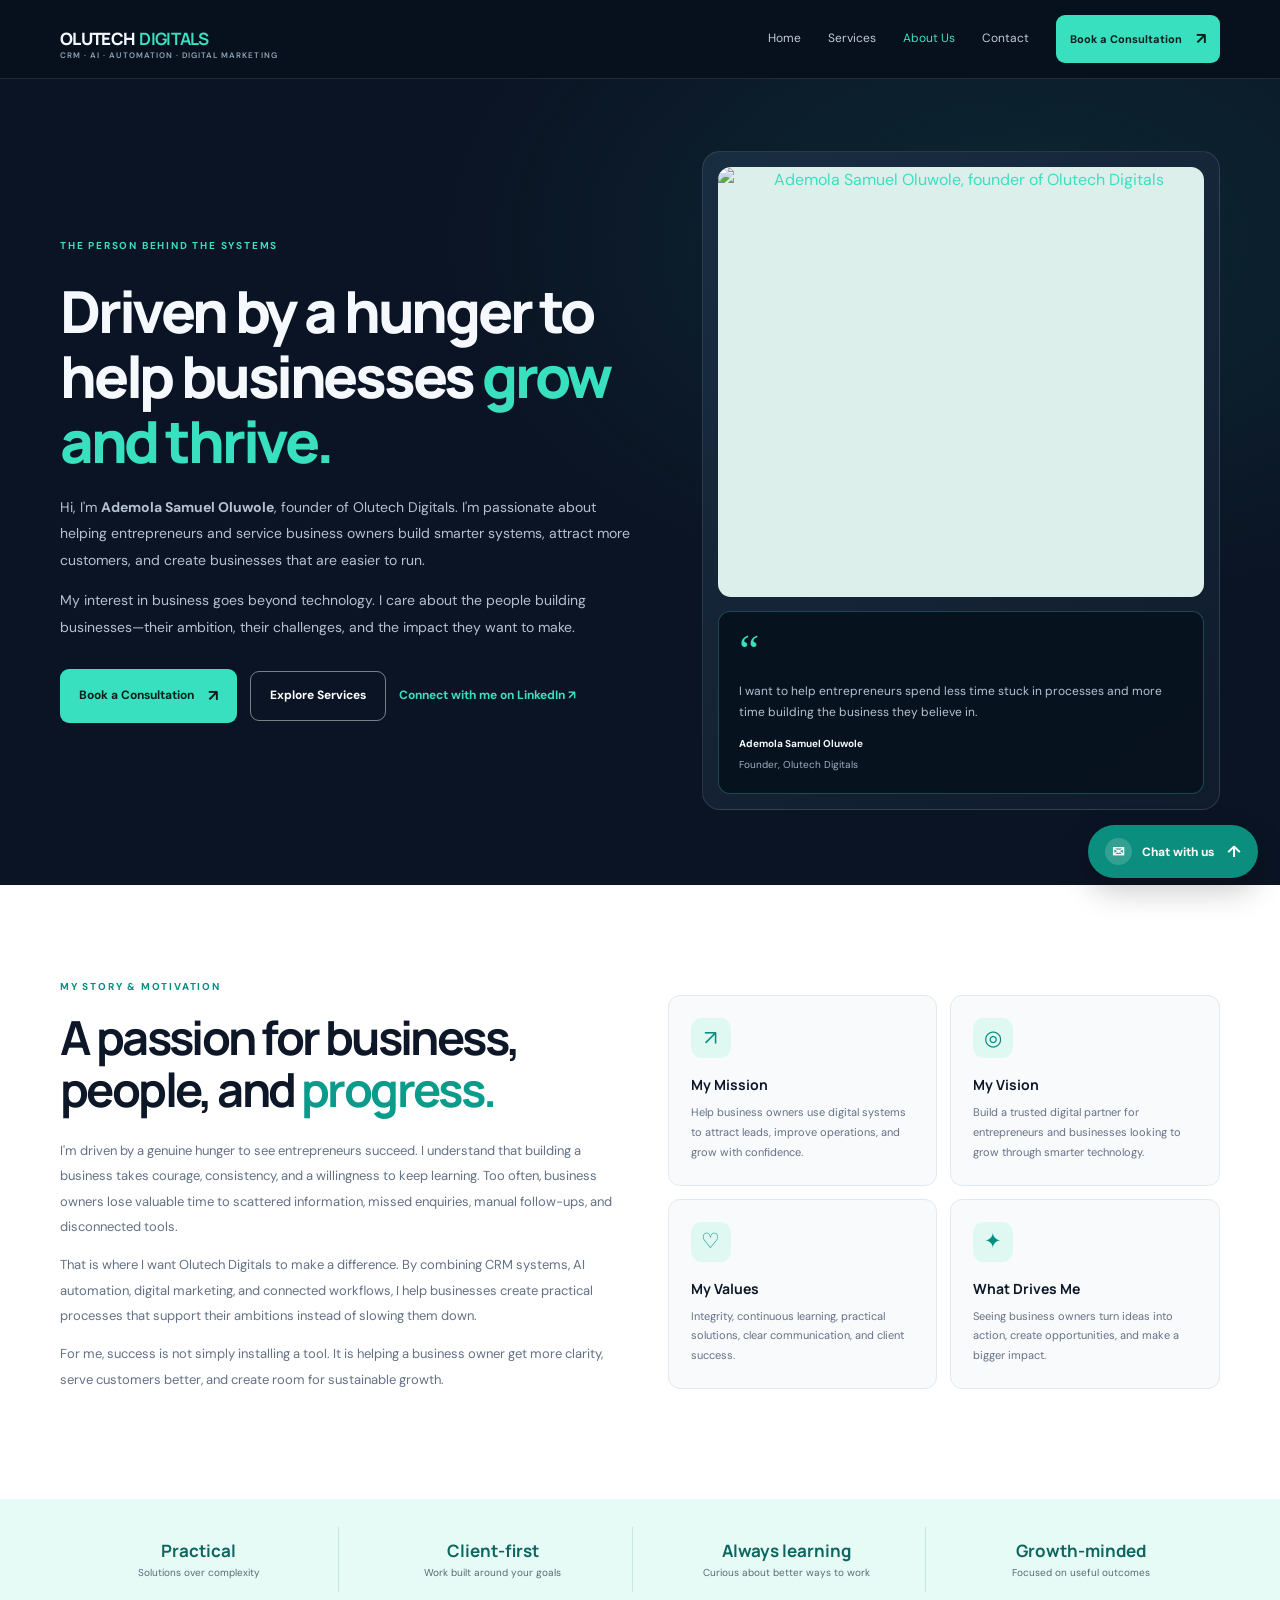
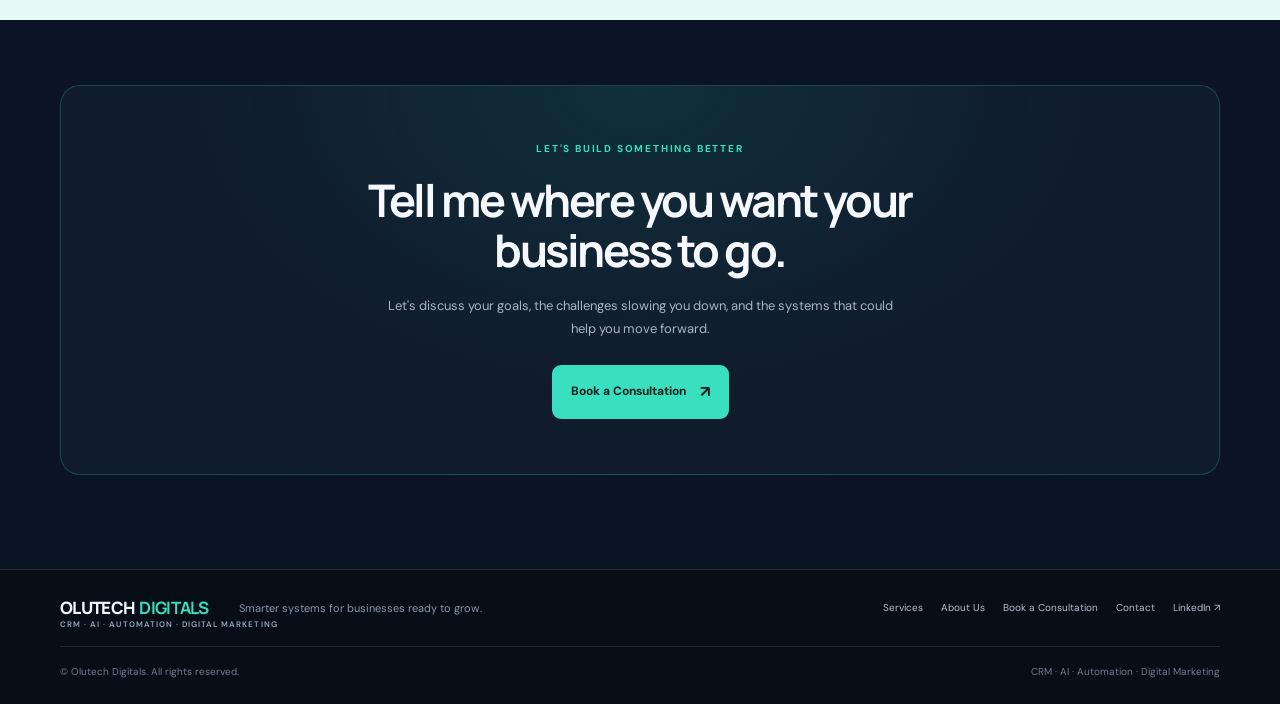
==== about.html @ c6481f9e "Add files via upload" ====
<!doctype html><html lang="en"><head><meta charset="utf-8"><meta name="viewport" content="width=device-width, initial-scale=1"><meta name="description" content="Meet Ademola Samuel Oluwole, founder of Olutech Digitals. Learn about the mission to help entrepreneurs grow through CRM, AI automation, and digital systems."><title>About Us | Olutech Digitals</title><link rel="preconnect" href="https://fonts.googleapis.com"><link href="https://fonts.googleapis.com/css2?family=DM+Sans:wght@400;500;600;700&family=Manrope:wght@400;500;600;700;800&display=swap" rel="stylesheet"><link rel="stylesheet" href="styles.css"></head><body>
<header class="site-header"><div class="container nav-wrap"><a class="brand" href="index.html"><span class="brand-wordmark">OLUTECH <b>DIGITALS</b><small>CRM · AI · AUTOMATION · DIGITAL MARKETING</small></span></a><button class="menu-toggle" aria-label="Toggle navigation" aria-expanded="false">☰</button><nav class="nav-links"><a href="index.html">Home</a><a href="services.html">Services</a><a class="active" href="about.html">About Us</a><a href="contact.html">Contact</a><a class="button button-small" href="booking.html">Book a Consultation <span>↗</span></a></nav></div></header>
<main><section class="about-hero"><div class="container about-hero-grid"><div><div class="eyebrow">THE PERSON BEHIND THE SYSTEMS</div><h1>Driven by a hunger to help businesses <span>grow and thrive.</span></h1><p>Hi, I'm <strong>Ademola Samuel Oluwole</strong>, founder of Olutech Digitals. I'm passionate about helping entrepreneurs and service business owners build smarter systems, attract more customers, and create businesses that are easier to run.</p><p>My interest in business goes beyond technology. I care about the people building businesses—their ambition, their challenges, and the impact they want to make.</p><div class="hero-actions"><a class="button" href="booking.html">Book a Consultation <span>↗</span></a><a class="button button-outline" href="services.html">Explore Services</a><a class="linkedin-link" href="https://www.linkedin.com/" target="_blank" rel="noopener noreferrer">Connect with me on LinkedIn ↗</a></div></div><div class="about-photo-wrap"><div class="about-photo-placeholder real-about-photo"><img src="assets/ademola-oluwole.jpg" alt="Ademola Samuel Oluwole, founder of Olutech Digitals"></div><div class="quote-card"><span class="quote-mark">“</span><p>I want to help entrepreneurs spend less time stuck in processes and more time building the business they believe in.</p><strong>Ademola Samuel Oluwole</strong><small>Founder, Olutech Digitals</small></div></div></div></section>
<section class="section story-section"><div class="container story-grid"><div><div class="eyebrow">MY STORY & MOTIVATION</div><h2>A passion for business, people, and <span>progress.</span></h2><p>I'm driven by a genuine hunger to see entrepreneurs succeed. I understand that building a business takes courage, consistency, and a willingness to keep learning. Too often, business owners lose valuable time to scattered information, missed enquiries, manual follow-ups, and disconnected tools.</p><p>That is where I want Olutech Digitals to make a difference. By combining CRM systems, AI automation, digital marketing, and connected workflows, I help businesses create practical processes that support their ambitions instead of slowing them down.</p><p>For me, success is not simply installing a tool. It is helping a business owner get more clarity, serve customers better, and create room for sustainable growth.</p></div><div class="values-grid"><article><div class="value-icon">↗</div><h3>My Mission</h3><p>Help business owners use digital systems to attract leads, improve operations, and grow with confidence.</p></article><article><div class="value-icon">◎</div><h3>My Vision</h3><p>Build a trusted digital partner for entrepreneurs and businesses looking to grow through smarter technology.</p></article><article><div class="value-icon">♡</div><h3>My Values</h3><p>Integrity, continuous learning, practical solutions, clear communication, and client success.</p></article><article><div class="value-icon">✦</div><h3>What Drives Me</h3><p>Seeing business owners turn ideas into action, create opportunities, and make a bigger impact.</p></article></div></div></section>
<section class="stats-band"><div class="container stats-grid"><div><strong>Practical</strong><span>Solutions over complexity</span></div><div><strong>Client-first</strong><span>Work built around your goals</span></div><div><strong>Always learning</strong><span>Curious about better ways to work</span></div><div><strong>Growth-minded</strong><span>Focused on useful outcomes</span></div></div></section>
<section class="section final-cta"><div class="container cta-box"><div class="eyebrow">LET'S BUILD SOMETHING BETTER</div><h2>Tell me where you want your business to go.</h2><p>Let's discuss your goals, the challenges slowing you down, and the systems that could help you move forward.</p><a class="button" href="booking.html">Book a Consultation <span>↗</span></a></div></section></main>
<footer class="site-footer"><div class="container footer-main"><a class="brand" href="index.html"><span class="brand-wordmark">OLUTECH <b>DIGITALS</b><small>CRM · AI · AUTOMATION · DIGITAL MARKETING</small></span></a><p>Smarter systems for businesses ready to grow.</p><div class="footer-links"><a href="services.html">Services</a><a href="about.html">About Us</a><a href="booking.html">Book a Consultation</a><a href="contact.html">Contact</a><a href="https://www.linkedin.com/" target="_blank" rel="noopener noreferrer">LinkedIn ↗</a></div></div><div class="container footer-bottom"><span>© <span id="year"></span> Olutech Digitals. All rights reserved.</span><span>CRM · AI · Automation · Digital Marketing</span></div></footer>
<div class="contact-widget" id="contact-widget">
  <div class="contact-widget-panel" id="contact-widget-panel" hidden>
    <div class="contact-widget-head">
      <div><strong>Let's talk</strong><small>Olutech Digitals</small></div>
      <button type="button" class="widget-close" id="widget-close" aria-label="Close contact options">×</button>
    </div>
    <p>Have a question or want to discuss your business goals? Choose how you'd like to reach us.</p>
    <a class="widget-option whatsapp-option" href="https://wa.me/2348165916030?text=Hello%20Olutech%20Digitals%2C%20I%27d%20like%20to%20discuss%20your%20services." target="_blank" rel="noopener noreferrer" id="widget-whatsapp">
      <span class="widget-option-icon">W</span><span><strong>Chat on WhatsApp</strong><small>Usually the quickest way to reach us</small></span><span class="widget-arrow">↗</span>
    </a>
    <a class="widget-option email-option" href="mailto:ademolasamuel05@gmail.com?subject=Enquiry%20for%20Olutech%20Digitals">
      <span class="widget-option-icon">✉</span><span><strong>Send us an email</strong><small>ademolasamuel05@gmail.com</small></span><span class="widget-arrow">↗</span>
    </a>
    <small class="widget-config-note" id="widget-config-note">Message Olutech Digitals directly on WhatsApp.</small>
  </div>
  <button type="button" class="contact-widget-trigger" id="widget-trigger" aria-expanded="false" aria-controls="contact-widget-panel">
    <span class="widget-trigger-icon">✉</span><span>Chat with us</span><span class="widget-trigger-chevron">↑</span>
  </button>
</div>

<script src="script.js"></script></body></html>
---- styles.css ----
:root{--bg:#0b1424;--bg2:#101e31;--text:#f5f8fc;--muted:#aab7c9;--teal:#39e0bf;--teal-dark:#078f7d;--line:rgba(255,255,255,.11);--font:'DM Sans',sans-serif;--display:'Manrope',sans-serif}*{box-sizing:border-box}html{scroll-behavior:smooth;scroll-padding-top:90px}body{margin:0;background:#0b1424;color:var(--text);font-family:var(--font);line-height:1.65}a{color:inherit;text-decoration:none}.container{width:min(1160px,calc(100% - 44px));margin-inline:auto}.section{padding:94px 0}.site-header{position:sticky;top:0;z-index:10;background:rgba(8,17,30,.94);backdrop-filter:blur(16px);border-bottom:1px solid var(--line)}.nav-wrap{height:78px;display:flex;align-items:center;justify-content:space-between}.brand-wordmark{display:flex;flex-direction:row;align-items:center;gap:5px;font-family:var(--display);font-size:17px;font-weight:800;letter-spacing:-.04em;line-height:1.2}.brand-wordmark b{color:var(--teal)}.brand-wordmark small{display:block;position:absolute;margin-top:34px;font-family:var(--font);font-size:8px;font-weight:600;letter-spacing:.13em;color:#91a5b9}.nav-links{display:flex;align-items:center;gap:27px;color:#c0cada;font-size:12px}.nav-links>a:not(.button):hover,.nav-links>a.active{color:var(--teal)}.nav-links>a.active:not(.button){position:relative}.button{display:inline-flex;align-items:center;justify-content:center;gap:14px;background:var(--teal);color:#07201d;padding:14px 19px;border-radius:9px;font-weight:700;font-size:12px;border:0;cursor:pointer;transition:transform .2s,background .2s}.button:hover{transform:translateY(-2px);background:#8bf4e4}.button span{font-size:16px}.button-small{padding:11px 14px;font-size:11px}.button-outline{background:transparent;color:#fff;border:1px solid rgba(255,255,255,.45)}.button-outline:hover{background:rgba(255,255,255,.08);color:#fff}.menu-toggle{display:none;background:transparent;border:1px solid var(--line);border-radius:8px;color:#fff;padding:8px 11px;font-size:20px}.hero{position:relative;overflow:hidden;padding-top:82px;padding-bottom:26px;background:radial-gradient(ellipse at 80% 30%,rgba(24,184,165,.12),transparent 40%),#0b1424}.hero-glow{position:absolute;width:500px;height:500px;border-radius:50%;background:#17b8a5;filter:blur(180px);opacity:.08;right:-100px;top:20px;pointer-events:none}.hero-grid{position:relative;display:grid;grid-template-columns:1fr 1fr;align-items:center;gap:65px}.eyebrow{font-size:10px;letter-spacing:.18em;font-weight:700;color:var(--teal);display:flex;align-items:center;gap:9px}.pulse{width:7px;height:7px;border-radius:50%;background:var(--teal);box-shadow:0 0 0 5px rgba(94,234,212,.1)}h1,h2,h3,p{margin-top:0}h1,h2{font-family:var(--display);letter-spacing:-.055em;line-height:1.12}h1{font-size:clamp(42px,5vw,62px);margin:24px 0 20px;font-weight:800}h1 span,h2 span{color:var(--teal)}.hero-text{font-size:15px;color:var(--muted);max-width:520px;line-height:1.85}.hero-actions{display:flex;align-items:center;gap:13px;flex-wrap:wrap;margin-top:28px}.hero-proof{display:flex;align-items:center;gap:12px;margin-top:35px}.proof-icon{width:31px;height:31px;border-radius:50%;display:grid;place-items:center;color:var(--teal);background:rgba(94,234,212,.12);border:1px solid rgba(94,234,212,.22)}.hero-proof p{font-size:11px;line-height:1.5;margin:0}.hero-proof p span{color:var(--muted);font-size:10px}.dashboard-wrap{position:relative;background:linear-gradient(145deg,#17263a,#0e1727);border:1px solid rgba(255,255,255,.12);border-radius:18px;padding:14px;box-shadow:0 30px 100px rgba(0,0,0,.3)}.dashboard-top{height:28px;display:flex;align-items:center;gap:13px;font-size:9px;color:#9eafc4;padding:0 3px 13px}.window-dots{display:flex;gap:4px}.window-dots i{width:6px;height:6px;background:#40536a;border-radius:50%}.window-dots i:first-child{background:#e78a83}.window-dots i:nth-child(2){background:#e7c879}.window-dots i:nth-child(3){background:#7ed8ad}.live-label{margin-left:auto;color:var(--teal);font-size:8px;letter-spacing:.08em}.dashboard{background:#0b1423;border:1px solid rgba(255,255,255,.06);border-radius:12px;padding:22px}.dash-heading{display:flex;justify-content:space-between;align-items:center}.dash-heading small{color:#8799b1;font-size:8px;letter-spacing:.15em}.dash-heading h3{font-family:var(--display);font-size:17px;margin:5px 0 0;letter-spacing:-.03em}.dash-badge{font-size:8px;border:1px solid rgba(94,234,212,.25);background:rgba(94,234,212,.08);color:var(--teal);padding:5px 7px;border-radius:5px}.metric-row{display:grid;grid-template-columns:1fr 1fr;gap:12px;margin:20px 0}.metric{border:1px solid var(--line);background:#111e30;border-radius:8px;padding:12px}.metric small{display:block;color:#8da0b8;font-size:9px}.metric strong{font-family:var(--display);display:block;font-size:16px;margin-top:5px}.metric-line{display:block;height:3px;border-radius:5px;width:65%;margin-top:10px;background:linear-gradient(90deg,var(--teal),transparent)}.line-2{width:80%;background:linear-gradient(90deg,#9b8aff,transparent)}.flow-card{border:1px solid var(--line);border-radius:9px;padding:13px}.flow-node{display:flex;align-items:center;gap:10px}.node-icon{width:29px;height:29px;display:grid;place-items:center;border-radius:7px;background:rgba(94,234,212,.12);color:var(--teal)}.node-icon.purple{background:rgba(155,138,255,.15);color:#b5a8ff}.flow-node strong,.flow-node small{display:block}.flow-node strong{font-size:10px}.flow-node small{font-size:8px;color:#8799b1;margin-top:2px}.check{margin-left:auto;color:var(--teal);font-size:13px}.flow-connector{height:15px;border-left:1px dashed #38536a;margin:2px 0 2px 14px}.dash-footer{display:flex;justify-content:space-between;color:#8294aa;font-size:8px;margin-top:17px}.tiny-dot{display:inline-block;width:5px;height:5px;background:var(--teal);border-radius:50%;margin-right:5px}.floating-note{position:absolute;right:-15px;bottom:25px;display:flex;gap:10px;align-items:center;padding:12px 15px;border-radius:10px;border:1px solid rgba(255,255,255,.12);background:#18263a;box-shadow:0 15px 35px rgba(0,0,0,.25)}.note-icon{width:28px;height:28px;border-radius:7px;background:rgba(94,234,212,.12);color:var(--teal);display:grid;place-items:center}.floating-note strong,.floating-note small{display:block}.floating-note strong{font-size:10px}.floating-note small{font-size:9px;color:#9eafc4;margin-top:2px}.trust-strip{display:flex;align-items:center;justify-content:space-between;gap:20px;border-top:1px solid var(--line);margin-top:80px;padding:22px 0 0;color:#a5b3c6;font-size:11px}.trust-strip>span{font-size:9px;letter-spacing:.15em;color:#64758b}.services-section{background:#f5f8fb;color:#0d1727}.section-heading{display:flex;justify-content:space-between;align-items:end;gap:50px;margin-bottom:42px}.section-heading .eyebrow,.founder-copy .eyebrow,.story-section .eyebrow{color:#078d80}.section-heading h2,.founder-copy h2,.story-section h2,.cta-box h2{font-size:clamp(34px,4vw,47px);margin:15px 0 0}.section-heading h2 span,.founder-copy h2 span,.story-section h2 span{color:#0b9b8b}.section-heading>p{color:#667387;max-width:390px;font-size:13px;line-height:1.8;margin-bottom:4px}.service-grid{display:grid;grid-template-columns:repeat(3,1fr);gap:16px}.service-card{position:relative;background:#fff;border:1px solid #e4eaf0;border-radius:13px;padding:24px 22px;min-height:225px;transition:transform .2s,box-shadow .2s}.service-card:hover{transform:translateY(-4px);box-shadow:0 15px 35px rgba(20,45,70,.08)}.service-card.featured{background:#0f1b2b;color:#fff;border-color:#0f1b2b}.service-icon{width:42px;height:42px;border-radius:10px;background:#e4f8f4;color:#078d80;display:grid;place-items:center;font-size:22px}.featured .service-icon{background:rgba(94,234,212,.13);color:var(--teal)}.service-card h3{font-family:var(--display);font-size:16px;margin:20px 0 8px;letter-spacing:-.025em}.service-card p{font-size:12px;line-height:1.8;color:#718096;margin-bottom:17px}.featured p{color:#a7b4c8}.service-card>a{font-size:11px;font-weight:700;color:#087e72}.featured>a{color:var(--teal)}.service-card>a span{margin-left:6px}.founder-preview{background:#fff;color:#0d1727}.founder-grid{display:grid;grid-template-columns:.7fr 1.2fr .85fr;align-items:center;gap:35px}.founder-image-placeholder{min-height:310px;border-radius:18px;background:linear-gradient(145deg,#d9f9f1,#eff5fb);padding:16px;display:grid;place-items:center}.portrait-placeholder,.about-photo-placeholder{width:100%;height:100%;min-height:270px;border:1px dashed #70cdbd;border-radius:13px;display:flex;flex-direction:column;align-items:center;justify-content:center;text-align:center;color:#078d80;gap:7px;background:rgba(255,255,255,.55)}.portrait-placeholder span,.about-photo-placeholder span{font-size:12px;font-weight:800;letter-spacing:.12em}.portrait-placeholder small,.about-photo-placeholder small{font-size:10px;color:#617286}.founder-copy h2{font-size:34px;margin:15px 0}.founder-copy>p{font-size:12px;line-height:1.9;color:#627187}.text-link{font-size:12px;font-weight:700}.dark-link{color:#087e72}.text-link span{margin-left:6px}.booking-promo{background:#e9faf6;border:1px solid #d2f2e9;border-radius:15px;padding:25px}.booking-promo h3{font-family:var(--display);font-size:18px;line-height:1.35;margin:17px 0 10px}.booking-promo p{font-size:12px;color:#657387;line-height:1.8}.site-footer{background:#080e18;border-top:1px solid var(--line)}.footer-main{display:flex;align-items:center;gap:30px;padding:28px 0}.footer-main>p{margin:0;color:#8796aa;font-size:11px}.footer-links{margin-left:auto;display:flex;gap:18px;color:#b1bed0;font-size:10px}.footer-bottom{display:flex;justify-content:space-between;padding:17px 0 23px;border-top:1px solid var(--line);color:#6e7c90;font-size:10px}.about-hero{padding:72px 0 75px;background:radial-gradient(ellipse at 80% 20%,rgba(23,184,165,.12),transparent 40%),#0b1424}.about-hero-grid{display:grid;grid-template-columns:1.05fr .95fr;align-items:center;gap:70px}.about-hero h1{font-size:clamp(40px,4.8vw,58px)}.about-hero p{font-size:14px;line-height:1.9;color:#b5c1d1}.about-photo-wrap{position:relative;min-height:440px;padding:15px;background:linear-gradient(145deg,#192d41,#101b2c);border:1px solid var(--line);border-radius:18px}.about-photo-placeholder{min-height:405px;background:linear-gradient(145deg,#1b3445,#0c1726);border-color:#3e8f86;color:var(--teal)}.about-photo-placeholder small{color:#9fb2c5}.quote-card{position:absolute;left:-30px;bottom:30px;max-width:275px;padding:20px;border:1px solid rgba(94,234,212,.25);background:rgba(8,18,31,.96);border-radius:12px;box-shadow:0 15px 45px rgba(0,0,0,.25)}.quote-mark{font-family:Georgia,serif;font-size:45px;color:var(--teal);line-height:.8}.quote-card p{font-size:12px;line-height:1.7;margin:8px 0 14px}.quote-card strong,.quote-card small{display:block;font-size:10px}.quote-card small{color:#9daec1;margin-top:4px}.story-section{background:#fff;color:#0d1727}.story-grid{display:grid;grid-template-columns:1fr 1fr;gap:55px;align-items:center}.story-section h2{margin:15px 0 22px}.story-section p{color:#637186;font-size:13px;line-height:1.95}.values-grid{display:grid;grid-template-columns:1fr 1fr;gap:13px}.values-grid article{padding:22px;border:1px solid #e2eaf0;background:#f8fafc;border-radius:12px}.value-icon{width:40px;height:40px;border-radius:11px;background:#dff9f2;color:#078d80;display:grid;place-items:center;font-size:21px}.values-grid h3{font-family:var(--display);font-size:14px;margin:15px 0 7px}.values-grid p{font-size:11px;line-height:1.8;margin:0}.stats-band{background:#e7fbf6;color:#0c665d;padding:28px 0}.stats-grid{display:grid;grid-template-columns:repeat(4,1fr);gap:15px;text-align:center}.stats-grid>div{padding:10px;border-right:1px solid #c3e9e1}.stats-grid>div:last-child{border:0}.stats-grid strong,.stats-grid span{display:block}.stats-grid strong{font-family:var(--display);font-size:17px}.stats-grid span{font-size:10px;color:#536e76}.final-cta{background:#0b1424;padding-top:65px}.cta-box{text-align:center;padding:55px 25px;border:1px solid rgba(94,234,212,.2);border-radius:20px;background:radial-gradient(ellipse at 50% 0%,rgba(23,184,165,.13),transparent 55%),#101b2c}.cta-box>.eyebrow{justify-content:center}.cta-box h2{max-width:680px;margin:18px auto;font-size:clamp(32px,4vw,45px)}.cta-box>p{max-width:520px;margin:0 auto 24px;color:#a7b4c8;font-size:13px;line-height:1.8}.booking-section{background:#f5f8fb;color:#0d1727;min-height:75vh}.booking-grid{display:grid;grid-template-columns:.85fr 1.15fr;gap:55px;align-items:start}.booking-copy .eyebrow{color:#078d80}.booking-copy h1{font-size:clamp(38px,4.4vw,54px)}.booking-copy h1 span{color:#078d80}.booking-copy>p{font-size:14px;color:#657387;line-height:1.9}.dark-checks{margin:25px 0}.dark-checks li{color:#314156}.booking-note{display:flex;gap:13px;padding:17px;border:1px solid #dfe9ef;border-radius:11px;background:#fff}.booking-note strong{font-size:12px}.booking-note p{font-size:11px;color:#6c7a8d;margin:5px 0 0}.calendar-card{padding:25px;background:#fff;border:1px solid #e1e8ef;border-radius:16px;box-shadow:0 20px 55px rgba(20,45,70,.07)}.calendar-heading{display:flex;align-items:center;justify-content:space-between}.calendar-heading .eyebrow{color:#078d80}.calendar-heading h2{font-size:23px;margin:8px 0}.calendar-icon{width:44px;height:44px;display:grid;place-items:center;border-radius:12px;background:#def8f1;color:#078d80;font-size:24px}.calendar-intro{font-size:12px;color:#68778a}.calendar-placeholder{margin-top:20px;padding:35px 20px;text-align:center;background:#f7fafc;border:1px dashed #c6d6df;border-radius:12px}.calendar-placeholder-icon{width:53px;height:53px;margin:0 auto 15px;border-radius:15px;background:#dff9f2;color:#078d80;display:grid;place-items:center;font-size:27px}.calendar-placeholder h3{font-family:var(--display);font-size:17px;margin-bottom:8px}.calendar-placeholder p{font-size:12px;color:#66768a;max-width:330px;margin:0 auto 8px}.calendar-placeholder .small-note{font-size:10px}.calendar-link-setting{margin-top:22px;padding-top:20px;border-top:1px solid #e5ebf0}.calendar-link-setting label{display:block;font-size:11px;font-weight:700;margin-bottom:7px}.calendar-link-setting input{width:100%;padding:12px;border:1px solid #d9e3eb;border-radius:8px;font:12px var(--font);margin-bottom:12px}.calendar-link-setting .button{width:100%}.form-status{font-size:11px;color:#078d80;margin:10px 0 0}.services-page .centered{display:block;text-align:center;max-width:700px;margin:0 auto 45px}.services-page .centered .eyebrow{justify-content:center}.services-page .centered h2 span{color:#078d80}.services-page .centered>p{margin:17px auto 0;color:#69778a;max-width:520px;font-size:13px}.services-cta{text-align:center;margin-top:50px;padding:35px 20px;background:#e7fbf6;border-radius:14px}.services-cta h2{font-family:var(--display);font-size:26px}.services-cta p{font-size:12px;color:#627187}.contact-section{background:#f5f8fb;color:#0d1727}.contact-grid{display:grid;grid-template-columns:.8fr 1fr;gap:65px;align-items:start}.contact-grid h1{font-size:clamp(42px,4.5vw,55px)}.contact-grid h1 span{color:#078d80}.contact-grid>div>p{font-size:13px;color:#657387;line-height:1.9}.contact-detail{display:flex;gap:13px;align-items:center;margin-top:22px}.contact-detail>span{width:40px;height:40px;display:grid;place-items:center;background:#def8f1;color:#078d80;border-radius:12px;font-size:18px}.contact-detail strong,.contact-detail small,.contact-detail a{display:block}.contact-detail strong{font-size:12px}.contact-detail small,.contact-detail a{font-size:10px;color:#6a788a}.contact-detail a{color:#078d80;margin-top:3px}.contact-card{padding:25px;background:#fff;border:1px solid #e1e8ef;border-radius:15px;box-shadow:0 15px 45px rgba(20,45,70,.06)}.contact-form{display:grid;gap:14px}.contact-form label{display:grid;gap:7px;font-size:11px;color:#334155;font-weight:700}.contact-form input,.contact-form select,.contact-form textarea{width:100%;padding:13px 14px;border:1px solid #d9e3eb;border-radius:8px;background:#fff;color:#172337;font:12px var(--font);outline:none}.contact-form input:focus,.contact-form select:focus,.contact-form textarea:focus{border-color:#078d80}.contact-form input::placeholder,.contact-form textarea::placeholder{color:#9aa8b8}.contact-form textarea{resize:vertical}.form-submit{justify-self:start}.form-note{font-size:10px;color:#8190a5;margin:0}
@media(max-width:900px){.hero-grid{gap:35px}.trust-strip{flex-wrap:wrap}.trust-strip>span{width:100%}.founder-grid{grid-template-columns:.8fr 1.2fr}.booking-promo{grid-column:1/-1}.about-hero-grid{gap:35px}.booking-grid{gap:30px}.nav-links{gap:15px}.story-grid{gap:30px}}
@media(max-width:680px){.container{width:min(100% - 32px,560px)}.section{padding:70px 0}.nav-wrap{height:68px}.brand-wordmark{font-size:14px}.brand-wordmark small{font-size:6px;margin-top:29px}.menu-toggle{display:block}.nav-links{display:none;position:absolute;top:68px;left:0;right:0;padding:18px 22px 23px;background:#0d1727;border-bottom:1px solid var(--line);flex-direction:column;align-items:stretch;gap:17px}.nav-links.open{display:flex}.nav-links .button{align-self:flex-start}.hero{padding-top:58px}.hero-grid{grid-template-columns:1fr;gap:42px}.hero h1{font-size:42px}.hero-text{font-size:14px}.hero-actions{align-items:flex-start;flex-direction:column}.dashboard-wrap{max-width:500px;width:100%;margin:auto}.floating-note{right:-7px;bottom:15px}.trust-strip{margin-top:50px;gap:14px 20px;justify-content:flex-start}.trust-strip div{font-size:10px}.section-heading{display:block}.section-heading>p{margin-top:18px}.service-grid{grid-template-columns:1fr}.service-card{min-height:205px}.founder-grid{grid-template-columns:1fr}.founder-image-placeholder{min-height:260px}.founder-copy h2{font-size:32px}.booking-promo{grid-column:auto}.footer-main{flex-wrap:wrap;gap:17px}.footer-main>p{width:100%;order:3}.footer-links{margin:0;width:100%;flex-wrap:wrap}.footer-bottom{gap:10px;flex-wrap:wrap}.about-hero{padding:55px 0}.about-hero-grid{grid-template-columns:1fr;gap:40px}.about-hero h1{font-size:42px}.about-photo-wrap{min-height:330px;margin-left:10px}.about-photo-placeholder{min-height:300px}.quote-card{left:-10px;bottom:15px;max-width:245px}.story-grid{grid-template-columns:1fr;gap:30px}.values-grid{grid-template-columns:1fr 1fr}.stats-grid{grid-template-columns:1fr 1fr}.stats-grid>div:nth-child(2){border-right:0}.booking-grid{grid-template-columns:1fr;gap:35px}.calendar-card{padding:18px}.contact-grid{grid-template-columns:1fr;gap:35px}.contact-card{padding:19px}.cta-box{padding:42px 17px}}
@media(max-width:390px){.hero h1{font-size:37px}.values-grid{grid-template-columns:1fr}.stats-grid{grid-template-columns:1fr}.stats-grid>div{border-right:0;border-bottom:1px solid #c3e9e1}.stats-grid>div:last-child{border:0}.brand-wordmark{font-size:12px}}

/* Version 3 refinements: founder portraits, scrolling platform strip, LinkedIn */
.real-founder-photo{padding:0;overflow:hidden;background:#dcefeb;min-height:310px}
.real-founder-photo img{display:block;width:100%;height:330px;object-fit:cover;object-position:center 28%;border-radius:16px}
.real-about-photo{padding:0;overflow:hidden;background:#dcefeb;border:0}
.real-about-photo img{display:block;width:100%;height:405px;object-fit:cover;object-position:center 25%;border-radius:13px}
.platform-ticker{background:#fff;color:#0d1727;padding:19px 0 22px;border-bottom:1px solid #e6edf2;overflow:hidden}
.ticker-label{text-align:center;font-size:9px;letter-spacing:.2em;color:#708096;font-weight:800;margin-bottom:13px}
.ticker-window{overflow:hidden;width:100%;mask-image:linear-gradient(90deg,transparent,#000 5%,#000 95%,transparent)}
.ticker-track{display:flex;align-items:center;gap:15px;width:max-content;animation:platform-scroll 32s linear infinite}
.ticker-track:hover{animation-play-state:paused}
.platform-pill{display:flex;align-items:center;gap:9px;white-space:nowrap;padding:9px 16px;border:1px solid #e5ebf0;border-radius:9px;background:#fbfcfd;color:#243449;font-size:12px;font-weight:700}
.platform-symbol{display:grid;place-items:center;width:25px;height:25px;border-radius:7px;font-family:var(--display);font-size:12px;font-weight:800;color:#fff}
.platform-symbol.ghl{background:#2b9b79}.platform-symbol.jobber{background:#2c7be5}.platform-symbol.bk{background:#f2a83b}.platform-symbol.sm8{background:#1c2638}.platform-symbol.make{background:#7a4df3}.platform-symbol.n8n{background:#ea6b54}.platform-symbol.zap{background:#ff4f00}.platform-symbol.mc{background:#1877f2}
@keyframes platform-scroll{from{transform:translateX(0)}to{transform:translateX(-50%)}}
.linkedin-link{display:inline-flex;align-items:center;gap:6px;color:var(--teal);font-size:12px;font-weight:700}
@media(prefers-reduced-motion:reduce){.ticker-track{animation:none}.button{transition:none}html{scroll-behavior:auto}}
@media(max-width:680px){.real-founder-photo img{height:320px}.real-about-photo img{height:320px}.ticker-track{animation-duration:26s}.platform-pill{font-size:11px;padding:8px 12px}}

/* Floating contact widget */
.contact-widget{position:fixed;right:22px;bottom:22px;z-index:50;font-family:var(--font)}
.contact-widget-trigger{display:flex;align-items:center;gap:10px;border:0;border-radius:999px;padding:13px 17px;background:#0c8e7e;color:#fff;box-shadow:0 12px 32px rgba(0,0,0,.22);font:700 12px var(--font);cursor:pointer}
.widget-trigger-icon{display:grid;place-items:center;width:27px;height:27px;background:rgba(255,255,255,.16);border-radius:50%;font-size:15px}
.widget-trigger-chevron{font-size:16px;margin-left:3px}
.contact-widget-panel{width:min(350px,calc(100vw - 32px));margin-bottom:12px;padding:18px;background:#fff;color:#142236;border:1px solid #e1e8ef;border-radius:16px;box-shadow:0 20px 60px rgba(0,0,0,.2)}
.contact-widget-panel[hidden]{display:none}
.contact-widget-head{display:flex;align-items:center;justify-content:space-between;gap:12px}
.contact-widget-head strong,.contact-widget-head small{display:block}
.contact-widget-head strong{font:800 17px var(--display)}
.contact-widget-head small{color:#718096;font-size:10px;margin-top:2px}
.widget-close{border:0;background:#f0f4f7;color:#334155;border-radius:50%;width:30px;height:30px;font-size:21px;cursor:pointer}
.contact-widget-panel>p{font-size:12px;color:#657387;line-height:1.65;margin:13px 0}
.widget-option{display:flex;align-items:center;gap:10px;padding:12px;border:1px solid #e4ebf0;border-radius:10px;margin-top:9px;color:#172337;transition:border-color .2s,background .2s}
.widget-option:hover{border-color:#8bd8c9;background:#f7fffc}
.widget-option-icon{width:34px;height:34px;display:grid;place-items:center;border-radius:9px;background:#dcf8ed;color:#087e72;font-weight:800;font-size:16px;flex-shrink:0}
.email-option .widget-option-icon{background:#e8f0ff;color:#2862ae}
.widget-option>span:nth-child(2){min-width:0;flex:1}
.widget-option strong,.widget-option small{display:block}
.widget-option strong{font-size:11px}
.widget-option small{font-size:9px;color:#718096;margin-top:3px;overflow-wrap:anywhere}
.widget-arrow{font-size:14px;color:#718096}
.widget-config-note{display:block;margin-top:11px;font-size:9px;line-height:1.5;color:#a16207}
@media(max-width:680px){.contact-widget{right:14px;bottom:14px}.contact-widget-trigger{padding:11px 13px}.contact-widget-panel{width:min(340px,calc(100vw - 28px))}}

.platform-symbol.hubspot{background:#f47b48}.platform-symbol.zoho{background:#d94b42}.platform-symbol.activecampaign{background:#3156a5}.platform-symbol.housecall{background:#249b8c}.platform-symbol.twilio{background:#e32b37}.platform-symbol.stripe{background:#635bff}.platform-symbol.respondio{background:#2d9d78}.platform-symbol.wati{background:#1c9d68}
.real-founder-photo img{object-position:center 20%;height:370px}
@media(max-width:680px){.real-founder-photo img{height:350px;object-position:center 20%}}

/* Keep the founder quote separate from the portrait so the face stays unobstructed. */
.about-photo-wrap{display:flex;flex-direction:column;gap:14px;min-height:0}
.real-about-photo{min-height:0}
.real-about-photo img{height:430px;object-position:center 20%}
.quote-card{position:relative;left:auto;bottom:auto;max-width:none;width:100%;box-shadow:none}
@media(max-width:680px){.about-photo-wrap{margin-left:0;min-height:0}.real-about-photo img{height:360px}.quote-card{max-width:none}}

/* Service card explore links and in-page detail sections */
.service-card>a{display:inline-flex;align-items:center;gap:5px;margin-top:2px}
.service-details{margin-top:48px;display:grid;gap:18px}
.service-detail{scroll-margin-top:105px;display:grid;grid-template-columns:1.2fr .8fr;gap:35px;align-items:center;padding:36px;background:#fff;border:1px solid #e1e8ef;border-radius:15px}
.service-detail.detail-reverse>div:first-child{order:2}
.service-detail.detail-reverse .detail-panel{order:1}
.detail-number{font-size:9px;letter-spacing:.17em;font-weight:800;color:#078d80}
.service-detail h2{font-size:clamp(25px,3vw,34px);margin:13px 0;color:#0d1727}
.service-detail h2 span{color:#078d80}
.service-detail p{font-size:12px;line-height:1.85;color:#637186}
.service-detail ul{padding-left:18px;margin:18px 0 23px;color:#334155;font-size:12px;line-height:2}
.detail-panel{background:#f0faf7;border:1px solid #d8f1e9;border-radius:12px;padding:23px}
.detail-panel strong{font-size:11px;color:#0b7468}
.detail-panel p{margin:6px 0 17px}
.detail-panel p:last-child{margin-bottom:0}
.services-cta{margin-top:38px}
@media(max-width:680px){.service-details{gap:13px;margin-top:32px}.service-detail{grid-template-columns:1fr;padding:22px;gap:20px}.service-detail.detail-reverse>div:first-child,.service-detail.detail-reverse .detail-panel{order:initial}.service-detail h2{font-size:27px}.detail-panel{padding:18px}}
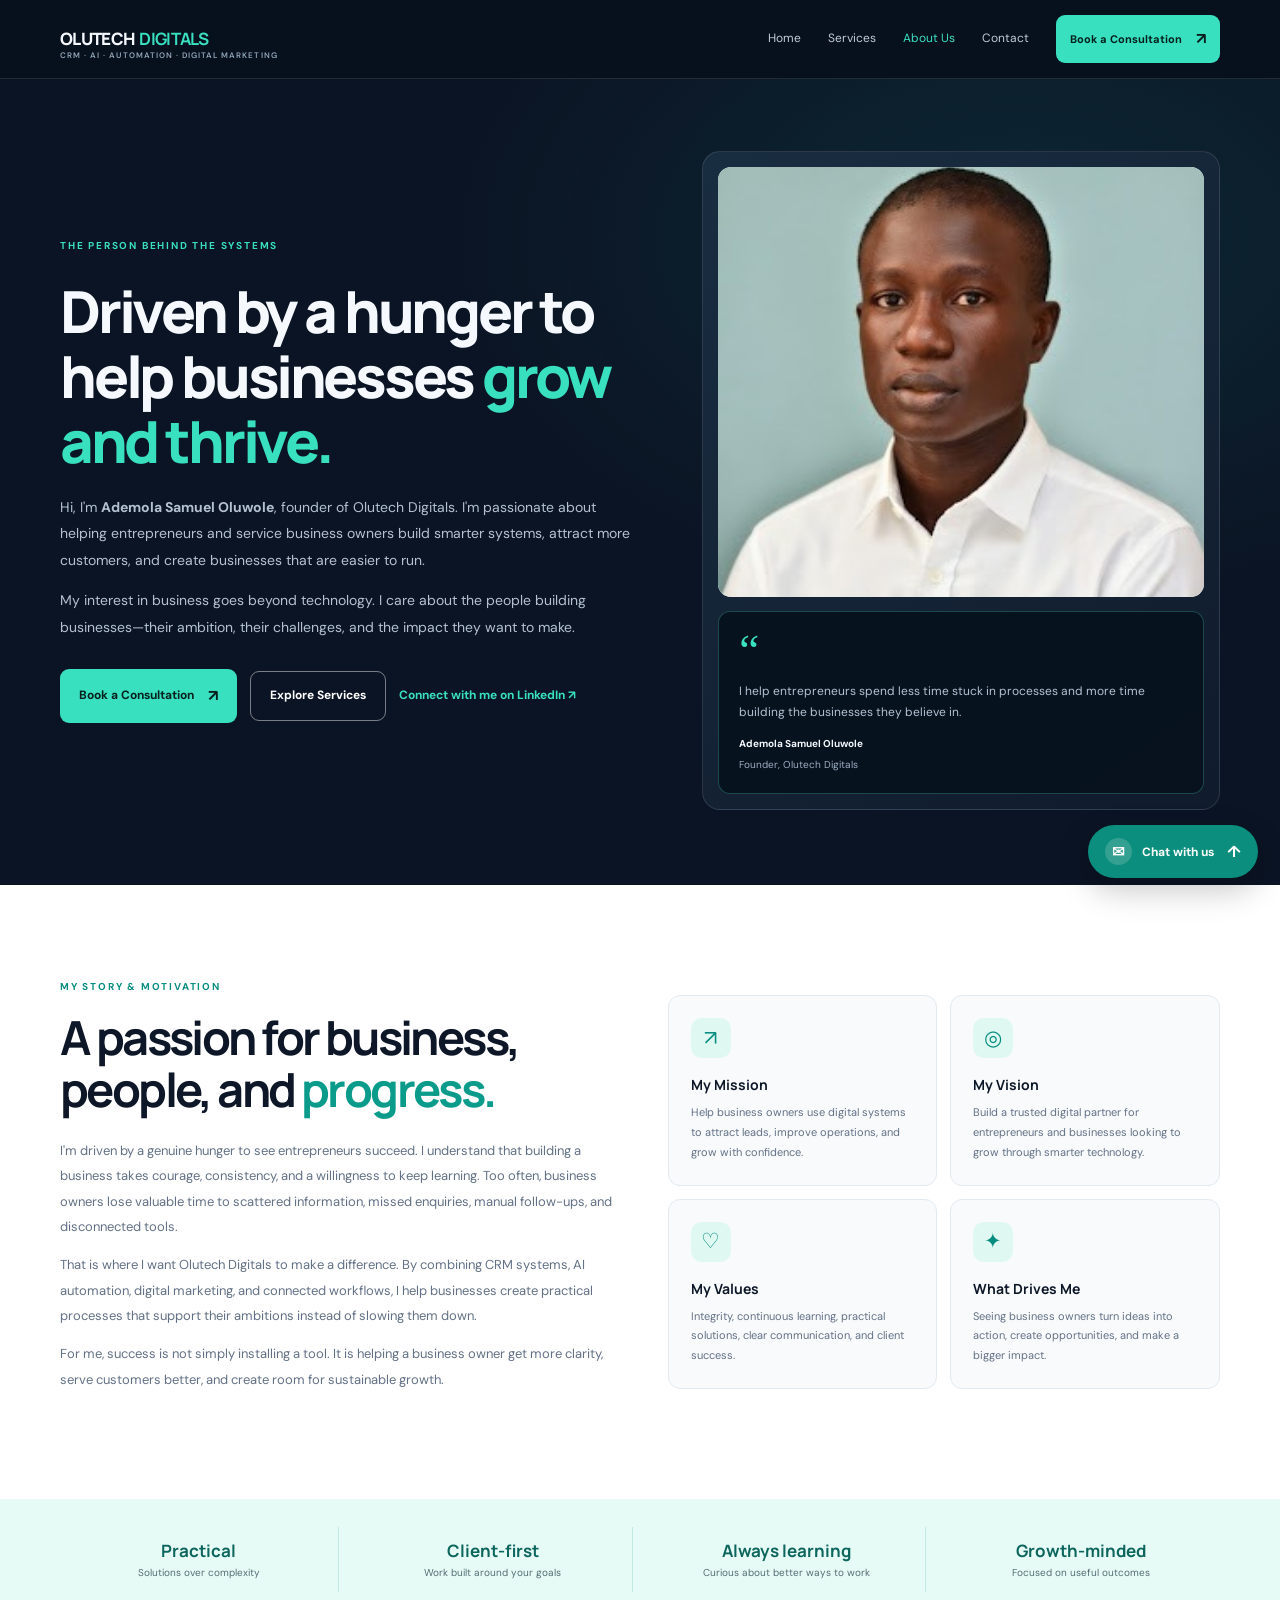
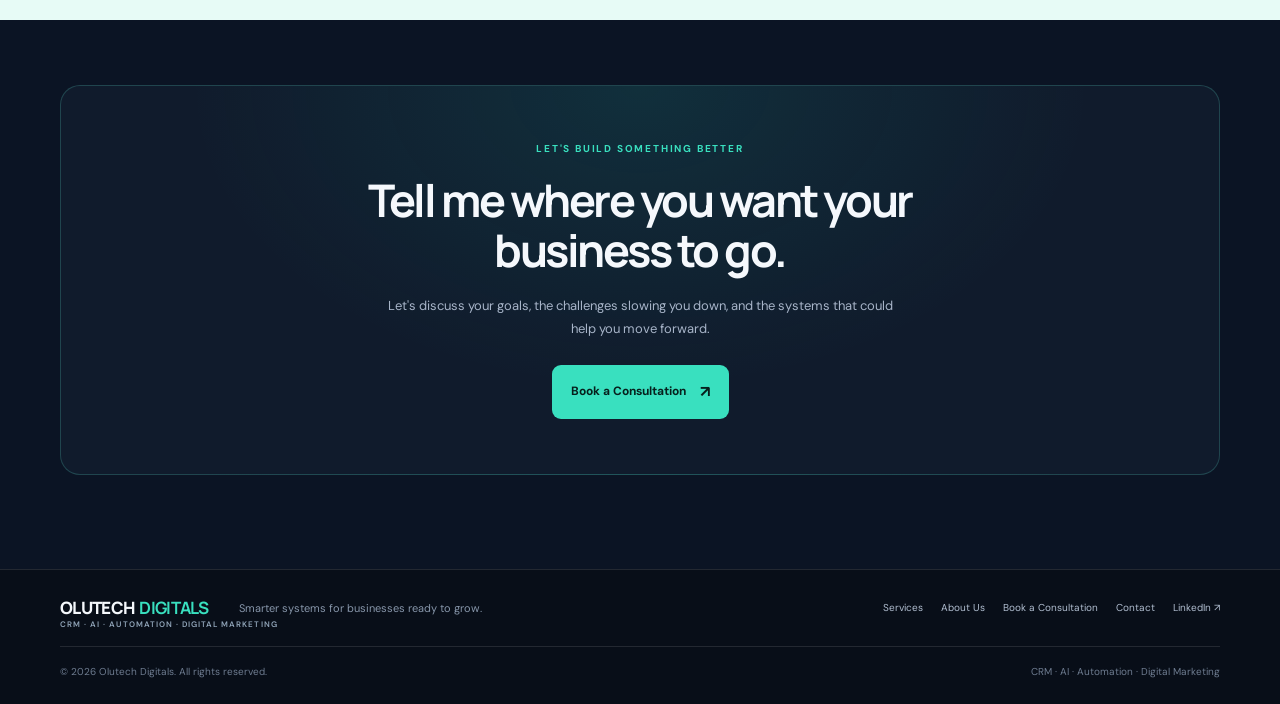
==== commit 0664a2cc: "Add files via upload" ====
--- a/about.html
+++ b/about.html
@@ -1,6 +1,6 @@
 <!doctype html><html lang="en"><head><meta charset="utf-8"><meta name="viewport" content="width=device-width, initial-scale=1"><meta name="description" content="Meet Ademola Samuel Oluwole, founder of Olutech Digitals. Learn about the mission to help entrepreneurs grow through CRM, AI automation, and digital systems."><title>About Us | Olutech Digitals</title><link rel="preconnect" href="https://fonts.googleapis.com"><link href="https://fonts.googleapis.com/css2?family=DM+Sans:wght@400;500;600;700&family=Manrope:wght@400;500;600;700;800&display=swap" rel="stylesheet"><link rel="stylesheet" href="styles.css"></head><body>
 <header class="site-header"><div class="container nav-wrap"><a class="brand" href="index.html"><span class="brand-wordmark">OLUTECH <b>DIGITALS</b><small>CRM · AI · AUTOMATION · DIGITAL MARKETING</small></span></a><button class="menu-toggle" aria-label="Toggle navigation" aria-expanded="false">☰</button><nav class="nav-links"><a href="index.html">Home</a><a href="services.html">Services</a><a class="active" href="about.html">About Us</a><a href="contact.html">Contact</a><a class="button button-small" href="booking.html">Book a Consultation <span>↗</span></a></nav></div></header>
-<main><section class="about-hero"><div class="container about-hero-grid"><div><div class="eyebrow">THE PERSON BEHIND THE SYSTEMS</div><h1>Driven by a hunger to help businesses <span>grow and thrive.</span></h1><p>Hi, I'm <strong>Ademola Samuel Oluwole</strong>, founder of Olutech Digitals. I'm passionate about helping entrepreneurs and service business owners build smarter systems, attract more customers, and create businesses that are easier to run.</p><p>My interest in business goes beyond technology. I care about the people building businesses—their ambition, their challenges, and the impact they want to make.</p><div class="hero-actions"><a class="button" href="booking.html">Book a Consultation <span>↗</span></a><a class="button button-outline" href="services.html">Explore Services</a><a class="linkedin-link" href="https://www.linkedin.com/" target="_blank" rel="noopener noreferrer">Connect with me on LinkedIn ↗</a></div></div><div class="about-photo-wrap"><div class="about-photo-placeholder real-about-photo"><img src="assets/ademola-oluwole.jpg" alt="Ademola Samuel Oluwole, founder of Olutech Digitals"></div><div class="quote-card"><span class="quote-mark">“</span><p>I want to help entrepreneurs spend less time stuck in processes and more time building the business they believe in.</p><strong>Ademola Samuel Oluwole</strong><small>Founder, Olutech Digitals</small></div></div></div></section>
+<main><section class="about-hero"><div class="container about-hero-grid"><div><div class="eyebrow">THE PERSON BEHIND THE SYSTEMS</div><h1>Driven by a hunger to help businesses <span>grow and thrive.</span></h1><p>Hi, I'm <strong>Ademola Samuel Oluwole</strong>, founder of Olutech Digitals. I'm passionate about helping entrepreneurs and service business owners build smarter systems, attract more customers, and create businesses that are easier to run.</p><p>My interest in business goes beyond technology. I care about the people building businesses—their ambition, their challenges, and the impact they want to make.</p><div class="hero-actions"><a class="button" href="booking.html">Book a Consultation <span>↗</span></a><a class="button button-outline" href="services.html">Explore Services</a><a class="linkedin-link" href="https://www.linkedin.com/" target="_blank" rel="noopener noreferrer">Connect with me on LinkedIn ↗</a></div></div><div class="about-photo-wrap"><div class="about-photo-placeholder real-about-photo"><img src="assets/ademola-oluwole.jpg" alt="Ademola Samuel Oluwole, founder of Olutech Digitals"></div><div class="quote-card"><span class="quote-mark">“</span><p>I help entrepreneurs spend less time stuck in processes and more time building the businesses they believe in.</p><strong>Ademola Samuel Oluwole</strong><small>Founder, Olutech Digitals</small></div></div></div></section>
 <section class="section story-section"><div class="container story-grid"><div><div class="eyebrow">MY STORY & MOTIVATION</div><h2>A passion for business, people, and <span>progress.</span></h2><p>I'm driven by a genuine hunger to see entrepreneurs succeed. I understand that building a business takes courage, consistency, and a willingness to keep learning. Too often, business owners lose valuable time to scattered information, missed enquiries, manual follow-ups, and disconnected tools.</p><p>That is where I want Olutech Digitals to make a difference. By combining CRM systems, AI automation, digital marketing, and connected workflows, I help businesses create practical processes that support their ambitions instead of slowing them down.</p><p>For me, success is not simply installing a tool. It is helping a business owner get more clarity, serve customers better, and create room for sustainable growth.</p></div><div class="values-grid"><article><div class="value-icon">↗</div><h3>My Mission</h3><p>Help business owners use digital systems to attract leads, improve operations, and grow with confidence.</p></article><article><div class="value-icon">◎</div><h3>My Vision</h3><p>Build a trusted digital partner for entrepreneurs and businesses looking to grow through smarter technology.</p></article><article><div class="value-icon">♡</div><h3>My Values</h3><p>Integrity, continuous learning, practical solutions, clear communication, and client success.</p></article><article><div class="value-icon">✦</div><h3>What Drives Me</h3><p>Seeing business owners turn ideas into action, create opportunities, and make a bigger impact.</p></article></div></div></section>
 <section class="stats-band"><div class="container stats-grid"><div><strong>Practical</strong><span>Solutions over complexity</span></div><div><strong>Client-first</strong><span>Work built around your goals</span></div><div><strong>Always learning</strong><span>Curious about better ways to work</span></div><div><strong>Growth-minded</strong><span>Focused on useful outcomes</span></div></div></section>
 <section class="section final-cta"><div class="container cta-box"><div class="eyebrow">LET'S BUILD SOMETHING BETTER</div><h2>Tell me where you want your business to go.</h2><p>Let's discuss your goals, the challenges slowing you down, and the systems that could help you move forward.</p><a class="button" href="booking.html">Book a Consultation <span>↗</span></a></div></section></main>
